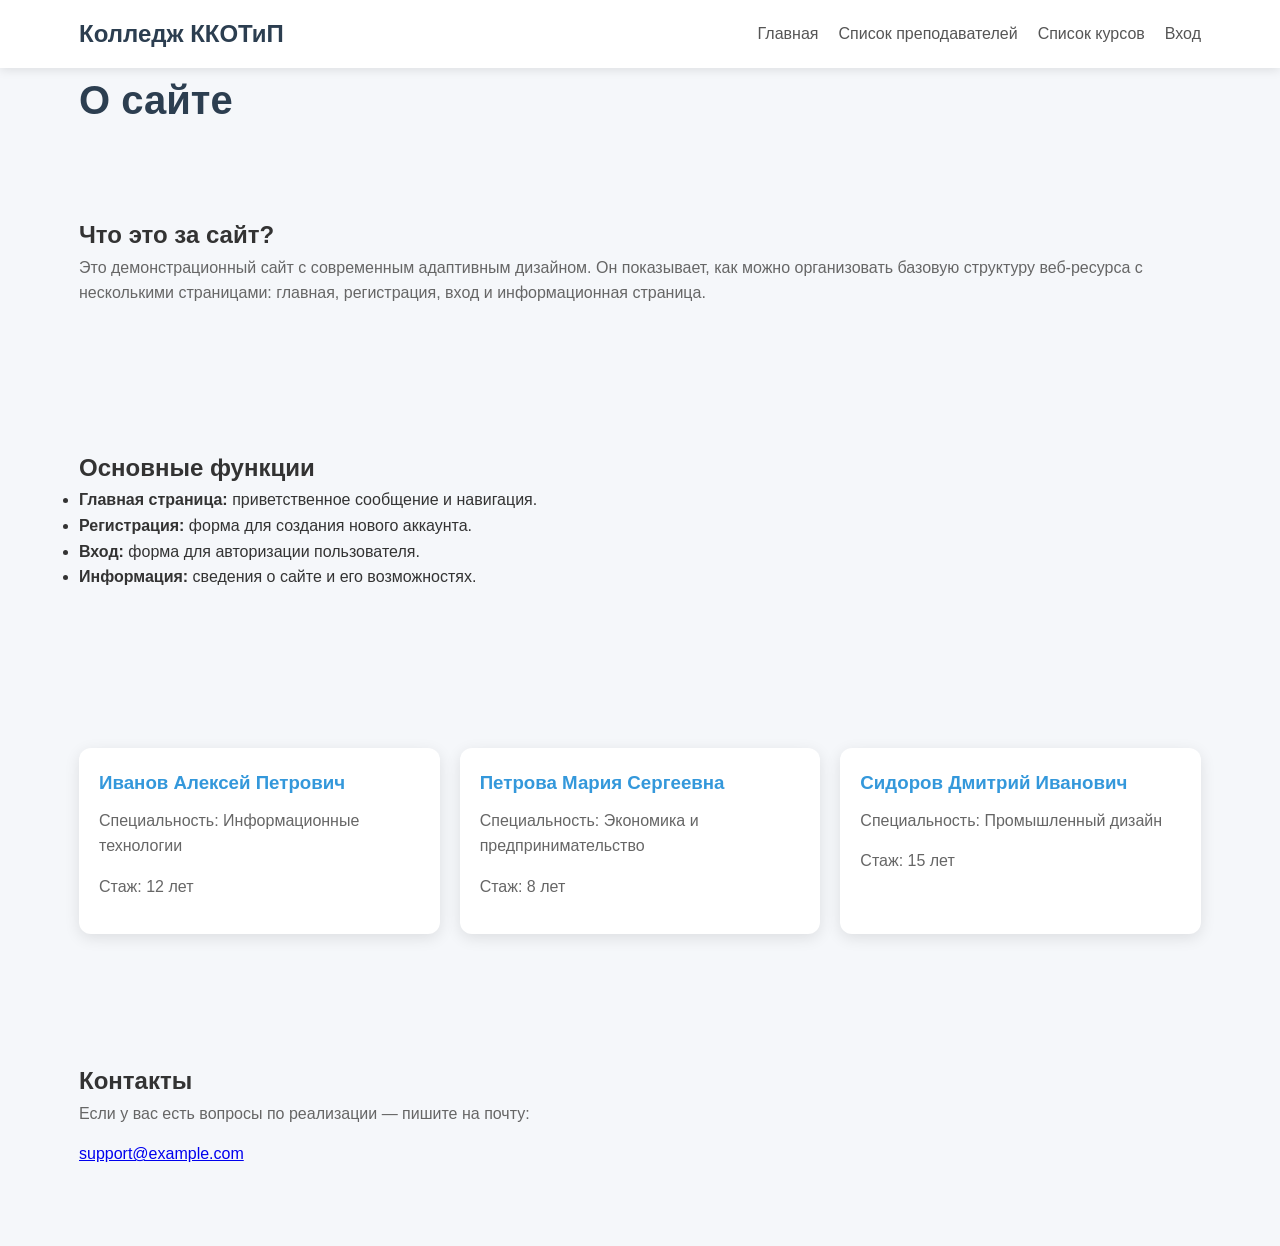
==== project/info.html @ 3155bce9 "Add files via upload" ====
<!DOCTYPE html>
<html lang="ru">
<head>
    <meta charset="UTF-8">
    <meta name="viewport" content="width=device-width, initial-scale=1.0">
    <title>Информация</title>
    <link rel="stylesheet" href="css/style.css">
</head>
<body>
 <header>
        <div class="container">
            <nav class="navbar">
                <div class="logo">Колледж ККОТиП</div>
                <div class="nav-links">
                    <a href="index.html">Главная</a>
                    <a href="teachers.html">Список преподавателей</a>
                    <a href="kursi.html">Список курсов</a>
                    <a href="login.html">Вход</a>
                </div>
            </nav>
        </div>
    </header>

    <main class="container">
        <h1>О сайте</h1>
        
        <section>
            <h2>Что это за сайт?</h2>
            <p>Это демонстрационный сайт с современным адаптивным дизайном. Он показывает, как можно организовать базовую структуру веб‑ресурса с несколькими страницами: главная, регистрация, вход и информационная страница.</p>
        </section>

        <section>
            <h2>Основные функции</h2>
            <ul>
                <li><strong>Главная страница:</strong> приветственное сообщение и навигация.</li>
                <li><strong>Регистрация:</strong> форма для создания нового аккаунта.</li>
                <li><strong>Вход:</strong> форма для авторизации пользователя.</li>
                <li><strong>Информация:</strong> сведения о сайте и его возможностях.</li>
            </ul>
        </section>

         <section class="teachers">
            <article class="teacher-card">
                <h3><a href="lectures/ivanov.html">Иванов Алексей Петрович</a></h3>
                <p>Специальность: Информационные технологии</p>
                <p>Стаж: 12 лет</p>
            </article>

            <article class="teacher-card">
                <h3><a href="lectures/petrova.html">Петрова Мария Сергеевна</a></h3>
                <p>Специальность: Экономика и предпринимательство</p>
                <p>Стаж: 8 лет</p>
            </article>

            <article class="teacher-card">
                <h3><a href="lectures/sidorov.html">Сидоров Дмитрий Иванович</a></h3>
                <p>Специальность: Промышленный дизайн</p>
                <p>Стаж: 15 лет</p>
            </article>
        </section>
        <section>
            <h2>Контакты</h2>
            <p>Если у вас есть вопросы по реализации — пишите на почту:</p>
            <p><a href="mailto:support@example.com">support@example.com</a></p>
        </section>
    </main>
</body>
</html>
---- project/css/style.css ----
* {
    margin: 0;
    padding: 0;
    box-sizing: border-box;
}

body {
    font-family: 'Arial', sans-serif;
    line-height: 1.6;
    color: #333;
}

.container {
    width: 90%;
    max-width: 1200px;
    margin: 0 auto;
    padding: 0 15px;
}

/* Шапка */
.header {
    background: #2c3e50;
    color: white;
    padding: 1rem 0;
    position: fixed;
    width: 100%;
    top: 0;
    z-index: 1000;
}

.header .container {
    display: flex;
    justify-content: space-between;
    align-items: center;
}

.logo h1 {
    font-size: 1.8rem;
    margin-bottom: 0.2rem;
}

.logo p {
    font-size: 0.9rem;
    opacity: 0.8;
}

.nav ul {
    list-style: none;
    display: flex;
}

.nav li {
    margin-left: 2rem;
}

.nav a {
    color: white;
    text-decoration: none;
    font-weight: 500;
    transition: color 0.3s;
}

.nav a:hover {
    color: #3498db;
}

/* Главный баннер */
.hero {
    background: linear-gradient(rgba(44, 62, 80, 0.8), rgba(44, 62, 80, 0.8)),
                url('https://via.placeholder.com/1920x600') no-repeat center center/cover;
    color: white;
    text-align: center;
    padding: 8rem 0 4rem;
    margin-top: 60px;
}

.hero h2 {
    font-size: 2.5rem;
    margin-bottom: 1rem;
}

.hero p {
    font-size: 1.2rem;
    margin-bottom: 2rem;
}

.btn {
    display: inline-block;
    background: #3498db;
    color: white;
    padding: 0.8rem 2rem;
    text-decoration: none;
    border-radius: 4px;
    font-weight: bold;
    transition: background 0.3s;
}

.btn:hover {
    background: #2980b9;
}

/* Разделы */
section {
    padding: 4rem 0;
}

section h
* {
    margin: 0;
    padding: 0;
    box-sizing: border-box;
    font-family: 'Segoe UI', Tahoma, Geneva, Verdana, sans-serif;
}

body {
    background-color: #f5f7fa;
    color: #333;
    line-height: 1.6;
}

.container {
    width: 90%;
    max-width: 1200px;
    margin: 0 auto;
    padding: 0 15px;
}

/* Шапка */
header {
    background-color: #fff;
    box-shadow: 0 2px 10px rgba(0, 0, 0, 0.1);
    position: sticky;
    top: 0;
    z-index: 100;
}

.navbar {
    display: flex;
    justify-content: space-between;
    align-items: center;
    padding: 15px 0;
}

.logo {
    font-size: 1.5rem;
    font-weight: 700;
    color: #2c3e50;
}

.nav-links {
    display: flex;
    gap: 20px;
}

.nav-links a {
    color: #555;
    text-decoration: none;
    font-weight: 500;
    transition: color 0.3s;
}

.nav-links a:hover {
    color: #3498db;
}

/* Основной контент */
main {
    padding: 40px 0;
}

h1 {
    font-size: 2.5rem;
    margin-bottom: 20px;
    color: #2c3e50;
}

p {
    margin-bottom: 15px;
    color: #666;
}

/* Формы */
.form-group {
    margin-bottom: 20px;
}

label {
    display: block;
    margin-bottom: 5px;
    font-weight: 600;
    color: #444;
}

input[type="text"],
input[type="email"],
input[type="password"] {
    width: 100%;
    padding: 12px;
    border: 1px solid #ddd;
    border-radius: 8px;
    font-size: 1rem;
    transition: border-color 0.3s;
}

input:focus {
    outline: none;
    border-color: #3498db;
}

button {
    background-color: #3498db;
    color: white;
    padding: 12px 24px;
    border: none;
    border-radius: 8px;
    cursor: pointer;
    font-size: 1rem;
    font-weight: 600;
    transition: background-color 0.3s;
}

button:hover {
    background-color: #2980b9;
}

/* Адаптивность */
@media (max-width: 768px) {
    .navbar {
        flex-direction: column;
        text-align: center;
    }
    
    .nav-links {
        margin-top: 15px;
    }
}

.teachers {
    display: grid;
    grid-template-columns: repeat(auto-fit, minmax(300px, 1fr));
    gap: 20px;
    margin-top: 30px;
}

.teacher-card {
    background-color: #fff;
    border-radius: 12px;
    padding: 20px;
    box-shadow: 0 4px 15px rgba(0, 0, 0, 0.1);
    transition: transform 0.3s;
}

.teacher-card:hover {
    transform: translateY(-5px);
}

.teacher-card h3 {
    margin: 0 0 10px 0;
}

.teacher-card a {
    color: #3498db;
    text-decoration: none;
}

.teacher-card a:hover {
    text-decoration: underline;
}
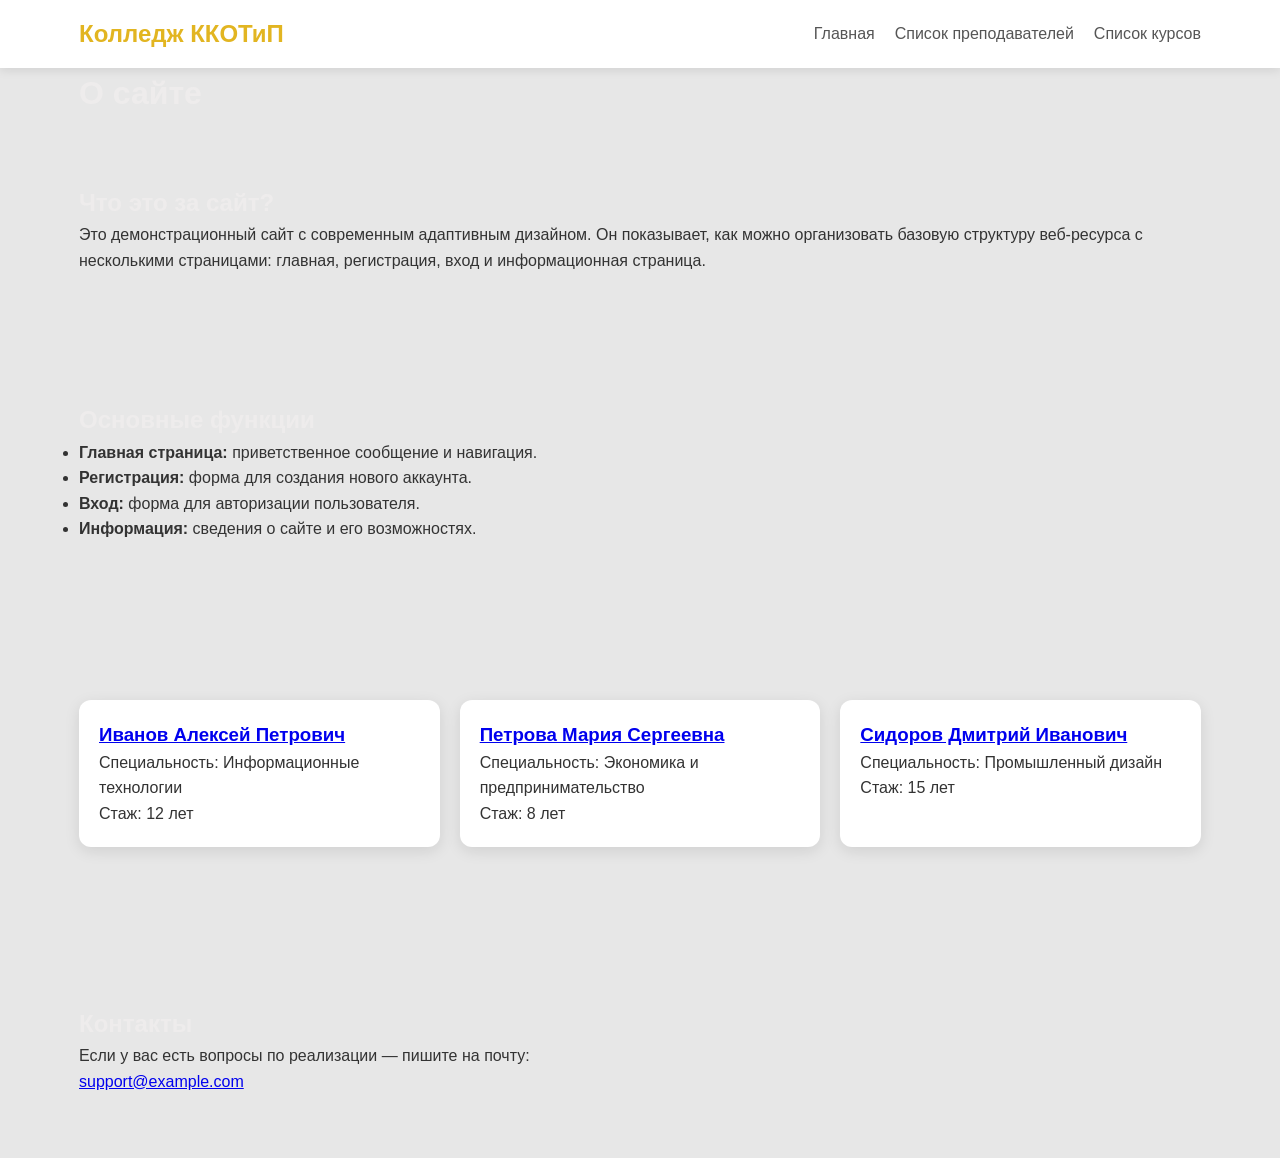
==== commit bd04ded1: "Add files via upload" ====
--- a/project/info.html
+++ b/project/info.html
@@ -15,7 +15,6 @@
                     <a href="index.html">Главная</a>
                     <a href="teachers.html">Список преподавателей</a>
                     <a href="kursi.html">Список курсов</a>
-                    <a href="login.html">Вход</a>
                 </div>
             </nav>
         </div>
--- a/project/css/style.css
+++ b/project/css/style.css
@@ -5,9 +5,10 @@
 }
 
 body {
-    font-family: 'Arial', sans-serif;
+    font-family: 'Segoe UI', Tahoma, Geneva, Verdana, sans-serif;
     line-height: 1.6;
     color: #333;
+    background-color: #e7e7e7;
 }
 
 .container {
@@ -17,61 +18,49 @@
     padding: 0 15px;
 }
 
-/* Шапка */
-.header {
-    background: #2c3e50;
-    color: white;
-    padding: 1rem 0;
-    position: fixed;
-    width: 100%;
+header {
+    background-color: #fff;
+    box-shadow: 0 2px 10px rgba(0, 0, 0, 0.1);
+    position: sticky;
     top: 0;
-    z-index: 1000;
-}
-
-.header .container {
+    z-index: 100;
+}
+
+.navbar {
     display: flex;
     justify-content: space-between;
     align-items: center;
-}
-
-.logo h1 {
-    font-size: 1.8rem;
-    margin-bottom: 0.2rem;
-}
-
-.logo p {
-    font-size: 0.9rem;
-    opacity: 0.8;
-}
-
-.nav ul {
-    list-style: none;
-    display: flex;
-}
-
-.nav li {
-    margin-left: 2rem;
-}
-
-.nav a {
-    color: white;
+    padding: 15px 0;
+}
+
+.logo {
+    font-size: 1.5rem;
+    font-weight: 700;
+    color: #e2b521;
+}
+
+.nav-links {
+    display: flex;
+    gap: 20px;
+}
+
+.nav-links a {
+    color: #555;
     text-decoration: none;
     font-weight: 500;
     transition: color 0.3s;
 }
 
-.nav a:hover {
+.nav-links a:hover {
     color: #3498db;
 }
 
-/* Главный баннер */
 .hero {
-    background: linear-gradient(rgba(44, 62, 80, 0.8), rgba(44, 62, 80, 0.8)),
-                url('https://via.placeholder.com/1920x600') no-repeat center center/cover;
-    color: white;
+    background:  #53565c;
+    color: rgb(255, 255, 255);
     text-align: center;
-    padding: 8rem 0 4rem;
-    margin-top: 60px;
+    padding: 4rem 0;
+    margin-top: 0;
 }
 
 .hero h2 {
@@ -99,87 +88,65 @@
     background: #2980b9;
 }
 
-/* Разделы */
 section {
     padding: 4rem 0;
 }
 
-section h
-* {
-    margin: 0;
-    padding: 0;
-    box-sizing: border-box;
-    font-family: 'Segoe UI', Tahoma, Geneva, Verdana, sans-serif;
-}
-
-body {
-    background-color: #f5f7fa;
-    color: #333;
-    line-height: 1.6;
-}
-
-.container {
-    width: 90%;
-    max-width: 1200px;
-    margin: 0 auto;
-    padding: 0 15px;
-}
-
-/* Шапка */
-header {
-    background-color: #fff;
-    box-shadow: 0 2px 10px rgba(0, 0, 0, 0.1);
-    position: sticky;
-    top: 0;
-    z-index: 100;
-}
-
-.navbar {
-    display: flex;
-    justify-content: space-between;
-    align-items: center;
-    padding: 15px 0;
-}
-
-.logo {
-    font-size: 1.5rem;
-    font-weight: 700;
-    color: #2c3e50;
-}
-
-.nav-links {
-    display: flex;
-    gap: 20px;
-}
-
-.nav-links a {
-    color: #555;
-    text-decoration: none;
-    font-weight: 500;
-    transition: color 0.3s;
-}
-
-.nav-links a:hover {
-    color: #3498db;
-}
-
-/* Основной контент */
-main {
-    padding: 40px 0;
-}
-
 h1 {
-    font-size: 2.5rem;
-    margin-bottom: 20px;
-    color: #2c3e50;
-}
-
-p {
-    margin-bottom: 15px;
-    color: #666;
-}
-
-/* Формы */
+    color: #eeecec;
+}
+
+h2 {
+    color: #eeecec;
+}
+
+h3 {
+    color: #000000;
+}
+
+.features {
+    display: flex;
+    gap: 2rem;
+    margin-top: 2rem;
+    flex-wrap: wrap;
+}
+
+.feature {
+    flex: 1;
+    background: #fff;
+    padding: 1.5rem;
+    border-radius: 12px;
+    box-shadow: 0 4px 10px rgba(0,0,0,0.05);
+}
+
+.program-list {
+    display: grid;
+    grid-template-columns: repeat(auto-fit, minmax(250px, 1fr));
+    gap: 2rem;
+    margin-top: 2rem;
+}
+
+.program {
+    background: #fff;
+    padding: 1.5rem;
+    border-radius: 12px;
+    box-shadow: 0 4px 10px rgba(0,0,0,0.05);
+}
+
+.admission-info {
+    display: flex;
+    gap: 2rem;
+    flex-wrap: wrap;
+    margin-top: 2rem;
+}
+
+.info-item {
+    flex: 1;
+    background: #fff;
+    padding: 1.5rem;
+    border-radius: 12px;
+}
+
 .form-group {
     margin-bottom: 20px;
 }
@@ -204,11 +171,11 @@
 
 input:focus {
     outline: none;
-    border-color: #3498db;
+    border-color: #e2b521;
 }
 
 button {
-    background-color: #3498db;
+    background-color: #e2b521;
     color: white;
     padding: 12px 24px;
     border: none;
@@ -219,27 +186,42 @@
     transition: background-color 0.3s;
 }
 
-button:hover {
-    background-color: #2980b9;
-}
-
-/* Адаптивность */
-@media (max-width: 768px) {
-    .navbar {
-        flex-direction: column;
-        text-align: center;
-    }
-    
-    .nav-links {
-        margin-top: 15px;
-    }
+.btn {
+    background-color: #e2b521 !important;
+}
+
+/* Футер */
+.footer {
+    background: #53565c;
+    color: white;
+    padding: 2rem 0;
+    margin-top: 2rem;
+}
+
+.footer-content {
+    display: flex;
+    justify-content: space-between;
+    flex-wrap: wrap;
+    gap: 2rem;
+}
+
+.footer a {
+    color: #3498db;
+    text-decoration: none;
+}
+
+.copyright {
+    text-align: center;
+    margin-top: 2rem;
+    padding-top: 1rem;
+    border-top: 1px solid #444;
 }
 
 .teachers {
     display: grid;
-    grid-template-columns: repeat(auto-fit, minmax(300px, 1fr));
+    grid-template-columns: repeat(auto-fit, minmax(280px, 1fr));
     gap: 20px;
-    margin-top: 30px;
+    margin: 30px 0;
 }
 
 .teacher-card {
@@ -252,17 +234,73 @@
 
 .teacher-card:hover {
     transform: translateY(-5px);
-}
-
-.teacher-card h3 {
-    margin: 0 0 10px 0;
-}
-
-.teacher-card a {
-    color: #3498db;
-    text-decoration: none;
-}
-
-.teacher-card a:hover {
-    text-decoration: underline;
+
+}
+
+@media (max-width: 768px) {
+    .navbar {
+        flex-direction: column;
+        text-align: center;
+        gap: 15px;
+    }
+    .nav-links {
+        flex-direction: column;
+        gap: 10px;
+    }
+    .nav-links a {
+        padding: 8px;
+        display: block;
+    }
+    .hero h2 {
+        font-size: 1.8rem;
+    }
+    .hero p {
+        font-size: 1rem;
+    }
+    .features {
+        flex-direction: column;
+    }
+    .program-list {
+        grid-template-columns: 1fr;
+    }
+    .admission-info {
+        flex-direction: column;
+    }
+    .footer-content {
+        flex-direction: column;
+        text-align: center;
+    }
+    .form-group input, .form-group button {
+        font-size: 16px; /* предотвращает зум на iOS */
+    }
+    button {
+        width: 100%;
+    }
+    .teachers {
+        grid-template-columns: 1fr;
+    }
+}
+
+@media (max-width: 480px) {
+    .container {
+        width: 95%;
+        padding: 0 10px;
+    }
+    .hero {
+        padding: 2.5rem 0;
+    }
+    .hero h2 {
+        font-size: 1.5rem;
+    }
+    .btn {
+        display: block;
+        width: 100%;
+        text-align: center;
+    }
+    section {
+        padding: 2rem 0;
+    }
+    h1 {
+        font-size: 1.8rem;
+    }
 }
